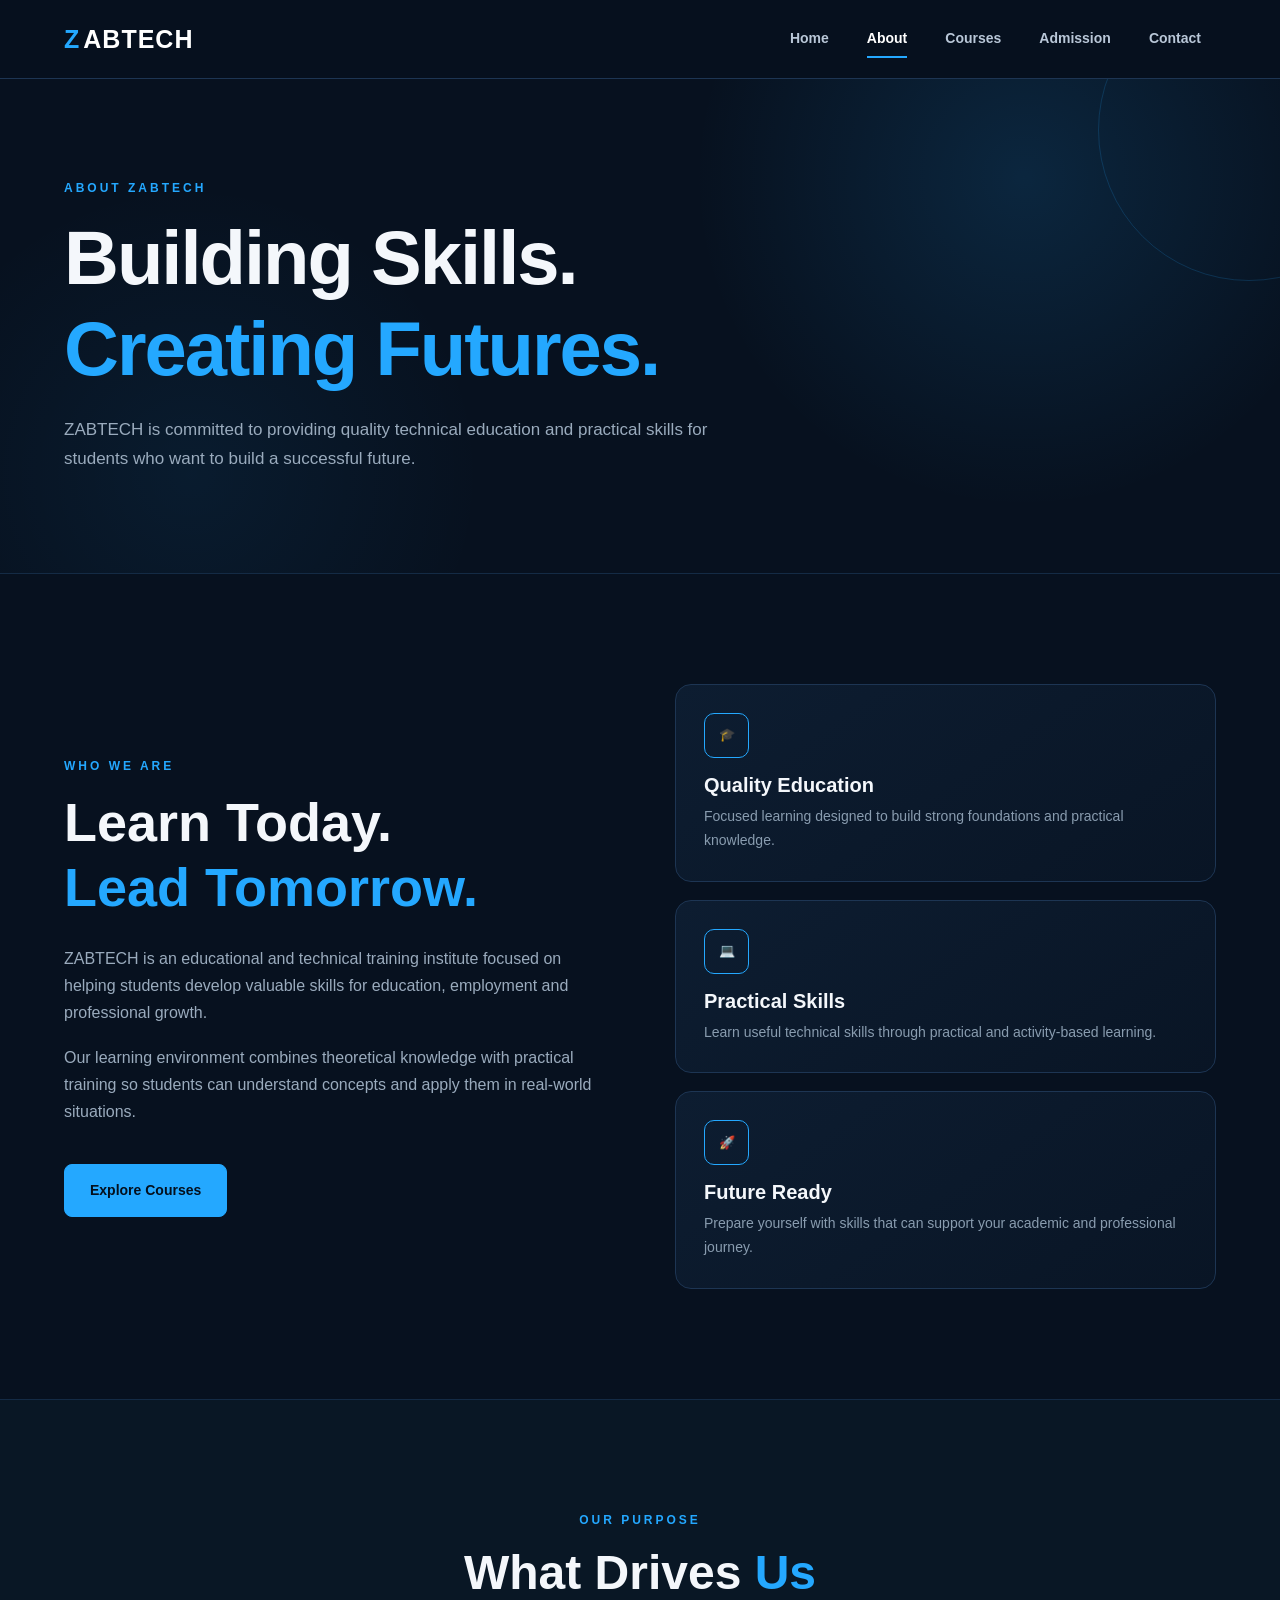
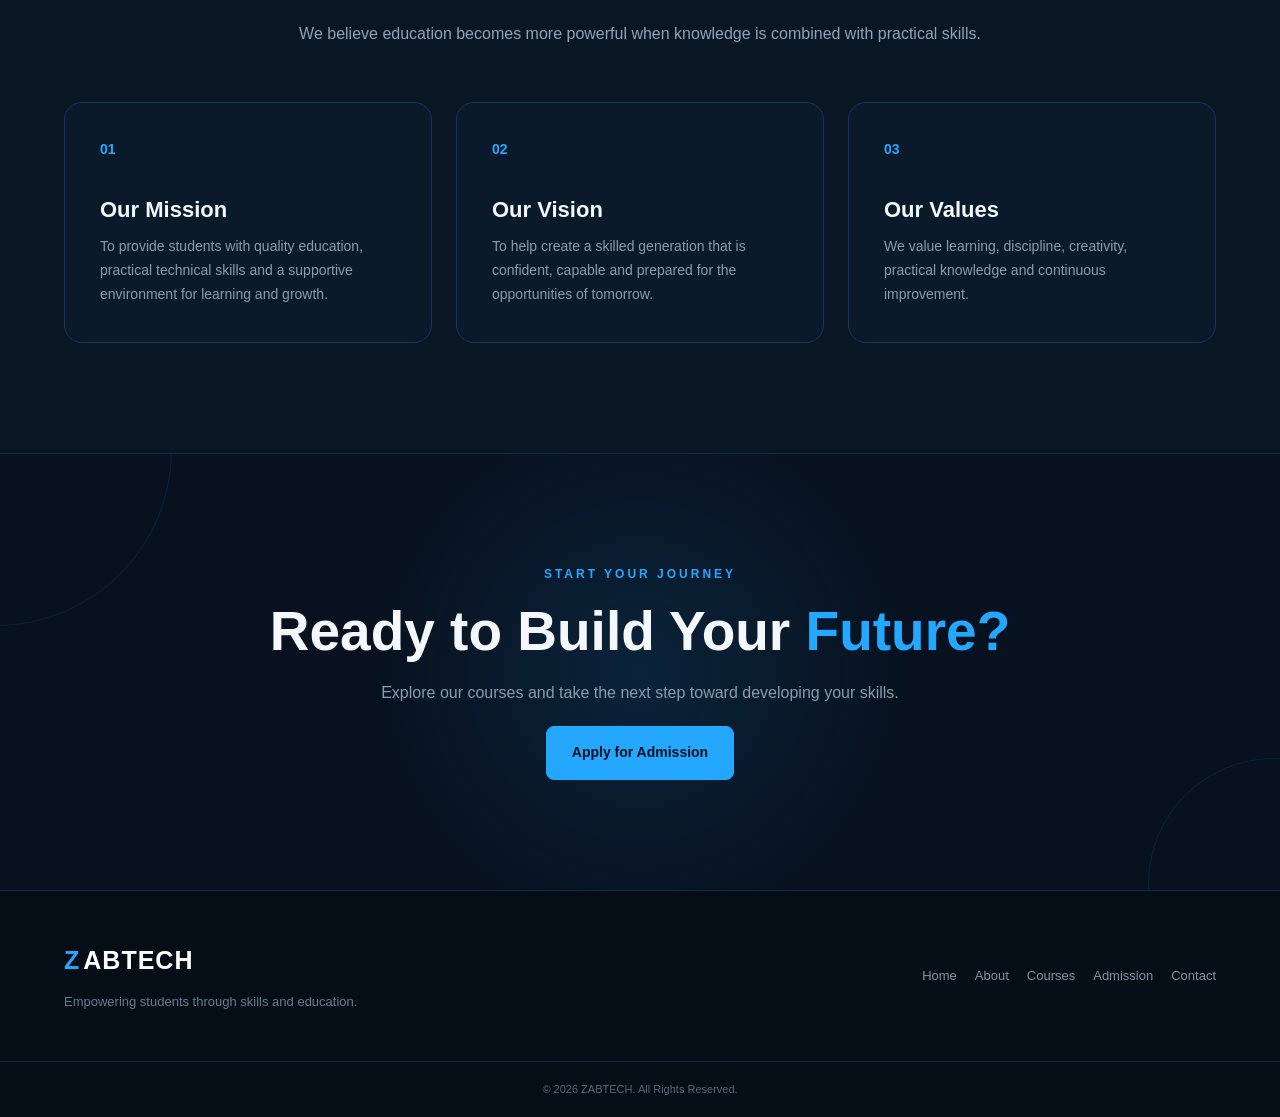
==== index.html @ 16ada103 "Add files via upload" ====
<!DOCTYPE html>

<html lang="en">
<head>
    <meta charset="UTF-8">
    <meta name="viewport" content="width=device-width, initial-scale=1.0">
    <title>About Us - ZABTECH</title>
    <link rel="stylesheet" href="style.css">
</head>

<body>


<!-- NAVBAR -->
<header class="navbar">
    <div class="container nav-container">

        <a href="index.html" class="logo">
            <span>Z</span>ABTECH
        </a>

        <nav>
            <a href="index.html">Home</a>
            <a href="about.html" class="active">About</a>
            <a href="courses.html">Courses</a>
            <a href="admission.html">Admission</a>
            <a href="contact.html">Contact</a>
        </nav>

    </div>
</header>


<!-- ABOUT HERO -->
<section class="page-hero">
    <div class="container">
        <p class="section-tag">ABOUT ZABTECH</p>
        <h1>Building Skills.<br><span>Creating Futures.</span></h1>
        <p>
            ZABTECH is committed to providing quality technical
            education and practical skills for students who want
            to build a successful future.
        </p>
    </div>
</section>


<!-- ABOUT CONTENT -->
<section class="about-section">
    <div class="container about-grid">

        <div class="about-content">
            <p class="section-tag">WHO WE ARE</p>

            <h2>Learn Today.<br><span>Lead Tomorrow.</span></h2>

            <p>
                ZABTECH is an educational and technical training
                institute focused on helping students develop
                valuable skills for education, employment and
                professional growth.
            </p>

            <p>
                Our learning environment combines theoretical
                knowledge with practical training so students can
                understand concepts and apply them in real-world
                situations.
            </p>

            <a href="courses.html" class="btn">Explore Courses</a>
        </div>


        <div class="about-card">

            <div class="info-box">
                <div class="info-icon">🎓</div>
                <h3>Quality Education</h3>
                <p>
                    Focused learning designed to build strong
                    foundations and practical knowledge.
                </p>
            </div>

            <div class="info-box">
                <div class="info-icon">💻</div>
                <h3>Practical Skills</h3>
                <p>
                    Learn useful technical skills through
                    practical and activity-based learning.
                </p>
            </div>

            <div class="info-box">
                <div class="info-icon">🚀</div>
                <h3>Future Ready</h3>
                <p>
                    Prepare yourself with skills that can support
                    your academic and professional journey.
                </p>
            </div>

        </div>

    </div>
</section>


<!-- MISSION -->
<section class="mission-section">
    <div class="container">

        <div class="section-heading">
            <p class="section-tag">OUR PURPOSE</p>
            <h2>What Drives <span>Us</span></h2>
            <p>
                We believe education becomes more powerful when
                knowledge is combined with practical skills.
            </p>
        </div>

        <div class="mission-grid">

            <div class="mission-card">
                <span>01</span>
                <h3>Our Mission</h3>
                <p>
                    To provide students with quality education,
                    practical technical skills and a supportive
                    environment for learning and growth.
                </p>
            </div>

            <div class="mission-card">
                <span>02</span>
                <h3>Our Vision</h3>
                <p>
                    To help create a skilled generation that is
                    confident, capable and prepared for the
                    opportunities of tomorrow.
                </p>
            </div>

            <div class="mission-card">
                <span>03</span>
                <h3>Our Values</h3>
                <p>
                    We value learning, discipline, creativity,
                    practical knowledge and continuous improvement.
                </p>
            </div>

        </div>

    </div>
</section>


<!-- CTA -->
<section class="cta-section">
    <div class="container">

        <p class="section-tag">START YOUR JOURNEY</p>

        <h2>Ready to Build Your <span>Future?</span></h2>

        <p>
            Explore our courses and take the next step toward
            developing your skills.
        </p>

        <a href="admission.html" class="btn">Apply for Admission</a>

    </div>
</section>


<!-- FOOTER -->
<footer class="footer">
    <div class="container footer-content">

        <div>
            <a href="index.html" class="logo">
                <span>Z</span>ABTECH
            </a>
            <p>Empowering students through skills and education.</p>
        </div>

        <div class="footer-links">
            <a href="index.html">Home</a>
            <a href="about.html">About</a>
            <a href="courses.html">Courses</a>
            <a href="admission.html">Admission</a>
            <a href="contact.html">Contact</a>
        </div>

    </div>

    <div class="copyright">
        © 2026 ZABTECH. All Rights Reserved.
    </div>
</footer>


</body>
</html>
---- style.css ----
/* =========================================================
ZABTECH - PROFESSIONAL WEBSITE
Main Stylesheet
========================================================= */

/* =========================
RESET
========================= */

* {
  margin: 0;
  padding: 0;
  box-sizing: border-box;
  }

html {
scroll-behavior: smooth;
}

body {
font-family: Arial, Helvetica, sans-serif;
background: #07111f;
color: #f4f7fb;
line-height: 1.7;
overflow-x: hidden;
}

a {
text-decoration: none;
color: inherit;
}

button,
input,
textarea,
select {
font-family: inherit;
}

img {
max-width: 100%;
display: block;
}

/* =========================
CONTAINER
========================= */

.container {
width: 90%;
max-width: 1200px;
margin: 0 auto;
}

/* =========================
NAVBAR
========================= */

.navbar {
position: sticky;
top: 0;
z-index: 1000;
background: rgba(7, 17, 31, 0.96);
border-bottom: 1px solid #1d3553;
backdrop-filter: blur(12px);
}

.nav-container {
min-height: 78px;
display: flex;
align-items: center;
justify-content: space-between;
gap: 30px;
}

.logo {
display: inline-flex;
align-items: center;
gap: 3px;
color: #ffffff;
font-size: 25px;
font-weight: 800;
letter-spacing: 1px;
}

.logo span {
color: #24a8ff;
}

nav {
display: flex;
align-items: center;
gap: 8px;
}

nav a {
position: relative;
padding: 10px 15px;
color: #b9c7d8;
font-size: 14px;
font-weight: 600;
transition: 0.3s ease;
}

nav a::after {
content: "";
position: absolute;
left: 15px;
right: 15px;
bottom: 3px;
height: 2px;
background: #24a8ff;
transform: scaleX(0);
transform-origin: center;
transition: 0.3s ease;
}

nav a:hover,
nav a.active {
color: #ffffff;
}

nav a:hover::after,
nav a.active::after {
transform: scaleX(1);
}

/* =========================
COMMON TEXT
========================= */

.section-tag {
color: #24a8ff;
font-size: 12px;
font-weight: 800;
letter-spacing: 3px;
margin-bottom: 14px;
}

h1,
h2,
h3 {
line-height: 1.2;
}

h1 span,
h2 span {
color: #24a8ff;
}

.section-heading {
text-align: center;
max-width: 700px;
margin: 0 auto 55px;
}

.section-heading h2 {
font-size: clamp(32px, 5vw, 48px);
margin-bottom: 18px;
}

.section-heading p:not(.section-tag) {
color: #91a3b8;
}

/* =========================
BUTTON
========================= */

.btn {
display: inline-block;
padding: 14px 25px;
margin-top: 20px;
border: 1px solid #24a8ff;
border-radius: 8px;
background: #24a8ff;
color: #04101d;
font-size: 14px;
font-weight: 800;
transition: 0.3s ease;
box-shadow: 0 0 0 rgba(36, 168, 255, 0);
}

.btn:hover {
transform: translateY(-4px);
background: transparent;
color: #24a8ff;
box-shadow: 0 12px 35px rgba(36, 168, 255, 0.15);
}

/* =========================
PAGE HERO
========================= */

.page-hero {
position: relative;
min-height: 55vh;
display: flex;
align-items: center;
overflow: hidden;
border-bottom: 1px solid #142b45;
background:
radial-gradient(circle at 80% 20%, rgba(36, 168, 255, 0.14), transparent 30%),
radial-gradient(circle at 15% 80%, rgba(36, 168, 255, 0.07), transparent 25%),
#07111f;
}

.page-hero::before {
content: "";
position: absolute;
width: 300px;
height: 300px;
right: -120px;
top: -100px;
border: 1px solid rgba(36, 168, 255, 0.18);
border-radius: 50%;
animation: rotateCircle 15s linear infinite;
}

.page-hero .container {
position: relative;
z-index: 2;
padding: 90px 0;
animation: fadeUp 0.8s ease both;
}

.page-hero h1 {
max-width: 800px;
font-size: clamp(42px, 7vw, 76px);
letter-spacing: -2px;
margin-bottom: 22px;
}

.page-hero p:not(.section-tag) {
max-width: 650px;
color: #9aabbd;
font-size: 17px;
}

/* =========================
ABOUT
========================= */

.about-section {
padding: 110px 0;
}

.about-grid {
display: grid;
grid-template-columns: 1fr 1fr;
gap: 70px;
align-items: center;
}

.about-content h2 {
font-size: clamp(35px, 5vw, 54px);
margin-bottom: 25px;
}

.about-content > p:not(.section-tag) {
color: #9aabbd;
margin-bottom: 18px;
}

.about-card {
display: grid;
gap: 18px;
}

.info-box {
padding: 28px;
border: 1px solid #1d3553;
border-radius: 16px;
background: linear-gradient(145deg, #0d1d31, #091525);
transition: 0.35s ease;
}

.info-box:hover {
transform: translateX(8px);
border-color: #24a8ff;
box-shadow: 0 15px 40px rgba(0, 0, 0, 0.25);
}

.info-icon {
width: 45px;
height: 45px;
display: flex;
align-items: center;
justify-content: center;
margin-bottom: 15px;
border: 1px solid #24a8ff;
border-radius: 10px;
color: #24a8ff;
font-size: 13px;
font-weight: 800;
}

.info-box h3 {
margin-bottom: 8px;
font-size: 20px;
}

.info-box p {
color: #899caf;
font-size: 14px;
}

/* =========================
MISSION
========================= */

.mission-section {
padding: 110px 0;
background: #091725;
border-top: 1px solid #142b45;
border-bottom: 1px solid #142b45;
}

.mission-grid {
display: grid;
grid-template-columns: repeat(3, 1fr);
gap: 24px;
}

.mission-card {
position: relative;
padding: 35px;
border: 1px solid #1d3553;
border-radius: 18px;
background: #0b1a2b;
transition: 0.35s ease;
}

.mission-card:hover {
transform: translateY(-8px);
border-color: #24a8ff;
}

.mission-card > span {
display: block;
margin-bottom: 35px;
color: #24a8ff;
font-size: 14px;
font-weight: 800;
}

.mission-card h3 {
margin-bottom: 12px;
font-size: 22px;
}

.mission-card p {
color: #899caf;
font-size: 14px;
}

/* =========================
COURSES
========================= */

.courses-section {
padding: 110px 0;
}

.courses-grid {
display: grid;
grid-template-columns: repeat(3, 1fr);
gap: 25px;
}

.course-card {
position: relative;
padding: 34px;
overflow: hidden;
border: 1px solid #1d3553;
border-radius: 18px;
background: linear-gradient(145deg, #0e2035, #091625);
transition: 0.4s ease;
}

.course-card::before {
content: "";
position: absolute;
width: 100px;
height: 100px;
right: -50px;
bottom: -50px;
border-radius: 50%;
background: rgba(36, 168, 255, 0.08);
transition: 0.4s ease;
}

.course-card:hover {
transform: translateY(-9px);
border-color: #24a8ff;
box-shadow: 0 20px 50px rgba(0, 0, 0, 0.28);
}

.course-card:hover::before {
transform: scale(2.2);
}

.course-number {
color: #526b85;
font-size: 13px;
font-weight: 800;
margin-bottom: 20px;
}

.course-icon {
width: 58px;
height: 58px;
display: flex;
align-items: center;
justify-content: center;
margin-bottom: 22px;
border-radius: 14px;
border: 1px solid #24a8ff;
color: #24a8ff;
font-size: 12px;
font-weight: 900;
}

.course-card h3 {
min-height: 52px;
margin-bottom: 15px;
font-size: 21px;
}

.course-card > p {
min-height: 95px;
color: #899caf;
font-size: 14px;
}

.course-details {
display: flex;
flex-wrap: wrap;
gap: 8px;
margin-top: 20px;
}

.course-details span {
padding: 6px 9px;
border: 1px solid #203b59;
border-radius: 5px;
color: #8ea4bb;
font-size: 11px;
}

.course-btn {
display: inline-block;
margin-top: 25px;
color: #24a8ff;
font-size: 13px;
font-weight: 800;
transition: 0.3s ease;
}

.course-btn:hover {
letter-spacing: 0.5px;
}

.featured-course {
border-color: #24a8ff;
}

.popular-label {
position: absolute;
top: 18px;
right: 18px;
padding: 5px 9px;
border-radius: 5px;
background: #24a8ff;
color: #04101d;
font-size: 9px;
font-weight: 900;
}

/* =========================
WHY SECTION
========================= */

.why-section {
padding: 110px 0;
background: #091725;
border-top: 1px solid #142b45;
border-bottom: 1px solid #142b45;
}

.why-grid {
display: grid;
grid-template-columns: repeat(3, 1fr);
gap: 24px;
}

.why-card {
padding: 32px;
border: 1px solid #1d3553;
border-radius: 16px;
background: #0b1a2b;
transition: 0.35s ease;
}

.why-card:hover {
transform: translateY(-7px);
border-color: #24a8ff;
}

.why-card > span {
color: #24a8ff;
font-weight: 800;
font-size: 13px;
}

.why-card h3 {
margin: 18px 0 10px;
font-size: 20px;
}

.why-card p {
color: #899caf;
font-size: 14px;
}

/* =========================
ADMISSION
========================= */

.admission-section {
padding: 110px 0;
}

.admission-grid {
display: grid;
grid-template-columns: 0.85fr 1.15fr;
gap: 70px;
align-items: start;
}

.admission-info h2 {
font-size: clamp(35px, 5vw, 54px);
margin-bottom: 25px;
}

.admission-info > p:not(.section-tag) {
color: #899caf;
margin-bottom: 35px;
}

.admission-points {
display: grid;
gap: 22px;
}

.admission-point {
display: grid;
grid-template-columns: 45px 1fr;
gap: 15px;
}

.admission-point > span {
width: 42px;
height: 42px;
display: flex;
align-items: center;
justify-content: center;
border: 1px solid #24a8ff;
border-radius: 9px;
color: #24a8ff;
font-size: 12px;
font-weight: 800;
}

.admission-point h3 {
margin-bottom: 5px;
font-size: 17px;
}

.admission-point p {
color: #899caf;
font-size: 13px;
}

.admission-form-box,
.contact-form-box {
padding: 40px;
border: 1px solid #1d3553;
border-radius: 20px;
background: linear-gradient(145deg, #0e2035, #091625);
box-shadow: 0 25px 60px rgba(0, 0, 0, 0.2);
}

.form-heading {
margin-bottom: 30px;
}

.form-heading h2 {
font-size: 30px;
margin-bottom: 8px;
}

.form-heading p:not(.section-tag) {
color: #899caf;
font-size: 14px;
}

.form-row {
display: grid;
grid-template-columns: 1fr 1fr;
gap: 18px;
}

.form-group {
margin-bottom: 20px;
}

.form-group label {
display: block;
margin-bottom: 8px;
color: #d7e2ed;
font-size: 13px;
font-weight: 700;
}

.form-group input,
.form-group select,
.form-group textarea {
width: 100%;
padding: 14px 15px;
outline: none;
border: 1px solid #27435f;
border-radius: 8px;
background: #071421;
color: #ffffff;
font-size: 13px;
transition: 0.3s ease;
}

.form-group input::placeholder,
.form-group textarea::placeholder {
color: #536b82;
}

.form-group input:focus,
.form-group select:focus,
.form-group textarea:focus {
border-color: #24a8ff;
box-shadow: 0 0 0 3px rgba(36, 168, 255, 0.08);
}

.form-group textarea {
resize: vertical;
min-height: 130px;
}

.form-group select {
cursor: pointer;
}

.form-submit {
width: 100%;
padding: 15px;
border: 1px solid #24a8ff;
border-radius: 8px;
background: #24a8ff;
color: #04101d;
font-size: 14px;
font-weight: 800;
cursor: pointer;
transition: 0.3s ease;
}

.form-submit:hover {
background: transparent;
color: #24a8ff;
transform: translateY(-3px);
}

/* =========================
NOTICE
========================= */

.notice-section {
padding: 0 0 110px;
}

.notice-box {
display: flex;
align-items: flex-start;
gap: 20px;
padding: 25px;
border: 1px solid #1d3553;
border-radius: 15px;
background: #091725;
}

.notice-icon {
min-width: 42px;
height: 42px;
display: flex;
align-items: center;
justify-content: center;
border: 1px solid #24a8ff;
border-radius: 50%;
color: #24a8ff;
font-weight: 900;
}

.notice-box h3 {
margin-bottom: 5px;
}

.notice-box p {
color: #899caf;
font-size: 13px;
}

/* =========================
CONTACT
========================= */

.contact-section {
padding: 110px 0;
}

.contact-grid {
display: grid;
grid-template-columns: 0.85fr 1.15fr;
gap: 70px;
align-items: start;
}

.contact-info h2 {
font-size: clamp(35px, 5vw, 54px);
margin-bottom: 25px;
}

.contact-info > p:not(.section-tag) {
color: #899caf;
margin-bottom: 40px;
}

.contact-details {
display: grid;
gap: 20px;
}

.contact-item {
display: grid;
grid-template-columns: 45px 1fr;
gap: 15px;
align-items: center;
}

.contact-icon {
width: 42px;
height: 42px;
display: flex;
align-items: center;
justify-content: center;
border: 1px solid #24a8ff;
border-radius: 9px;
color: #24a8ff;
font-size: 11px;
font-weight: 800;
}

.contact-item h3 {
font-size: 15px;
margin-bottom: 2px;
}

.contact-item p {
color: #899caf;
font-size: 13px;
}

/* =========================
HELP
========================= */

.help-section {
padding: 110px 0;
background: #091725;
border-top: 1px solid #142b45;
border-bottom: 1px solid #142b45;
}

.help-grid {
display: grid;
grid-template-columns: repeat(3, 1fr);
gap: 24px;
}

.help-card {
padding: 30px;
border: 1px solid #1d3553;
border-radius: 16px;
background: #0b1a2b;
transition: 0.35s ease;
}

.help-card:hover {
transform: translateY(-7px);
border-color: #24a8ff;
}

.help-card > span {
color: #24a8ff;
font-weight: 800;
font-size: 13px;
}

.help-card h3 {
margin: 18px 0 10px;
font-size: 19px;
}

.help-card p {
color: #899caf;
font-size: 14px;
}

/* =========================
CTA
========================= */

.cta-section {
position: relative;
padding: 110px 20px;
text-align: center;
overflow: hidden;
background:
radial-gradient(circle at center, rgba(36, 168, 255, 0.12), transparent 40%),
#07111f;
}

.cta-section::before,
.cta-section::after {
content: "";
position: absolute;
border: 1px solid rgba(36, 168, 255, 0.12);
border-radius: 50%;
}

.cta-section::before {
width: 350px;
height: 350px;
left: -180px;
top: -180px;
}

.cta-section::after {
width: 250px;
height: 250px;
right: -120px;
bottom: -120px;
}

.cta-section .container {
position: relative;
z-index: 2;
}

.cta-section h2 {
font-size: clamp(35px, 5vw, 55px);
margin-bottom: 15px;
}

.cta-section p:not(.section-tag) {
max-width: 600px;
margin: 0 auto;
color: #899caf;
}

/* =========================
FOOTER
========================= */

.footer {
background: #050d17;
border-top: 1px solid #142b45;
}

.footer-content {
min-height: 170px;
display: flex;
align-items: center;
justify-content: space-between;
gap: 40px;
}

.footer-content p {
margin-top: 10px;
color: #687c91;
font-size: 13px;
}

.footer-links {
display: flex;
flex-wrap: wrap;
gap: 18px;
}

.footer-links a {
color: #8193a7;
font-size: 13px;
transition: 0.3s ease;
}

.footer-links a:hover {
color: #24a8ff;
}

.copyright {
padding: 18px 20px;
border-top: 1px solid #142b45;
color: #53677c;
text-align: center;
font-size: 11px;
}

/* =========================
ANIMATIONS
========================= */

@keyframes fadeUp {


from {
    opacity: 0;
    transform: translateY(25px);
}

to {
    opacity: 1;
    transform: translateY(0);
}


}

@keyframes rotateCircle {


from {
    transform: rotate(0deg);
}

to {
    transform: rotate(360deg);
}


}

/* =========================
RESPONSIVE TABLET
========================= */

@media (max-width: 950px) {


.nav-container {
    flex-direction: column;
    padding: 18px 0;
}

nav {
    flex-wrap: wrap;
    justify-content: center;
}

.about-grid,
.admission-grid,
.contact-grid {
    grid-template-columns: 1fr;
    gap: 50px;
}

.courses-grid {
    grid-template-columns: repeat(2, 1fr);
}

.mission-grid,
.why-grid,
.help-grid {
    grid-template-columns: 1fr;
}


}

/* =========================
RESPONSIVE MOBILE
========================= */

@media (max-width: 650px) {


.container {
    width: 92%;
}

.nav-container {
    gap: 12px;
}

.logo {
    font-size: 22px;
}

nav {
    gap: 2px;
}

nav a {
    padding: 7px 8px;
    font-size: 12px;
}

nav a::after {
    left: 8px;
    right: 8px;
}

.page-hero {
    min-height: 60vh;
}

.page-hero .container {
    padding: 70px 0;
}

.page-hero h1 {
    font-size: 43px;
    letter-spacing: -1px;
}

.page-hero p:not(.section-tag) {
    font-size: 15px;
}

.about-section,
.courses-section,
.mission-section,
.why-section,
.admission-section,
.contact-section,
.help-section,
.cta-section {
    padding: 75px 0;
}

.section-heading {
    margin-bottom: 40px;
}

.section-heading h2 {
    font-size: 34px;
}

.courses-grid {
    grid-template-columns: 1fr;
}

.course-card > p {
    min-height: auto;
}

.form-row {
    grid-template-columns: 1fr;
    gap: 0;
}

.admission-form-box,
.contact-form-box {
    padding: 25px;
}

.footer-content {
    padding: 40px 0;
    min-height: auto;
    flex-direction: column;
    align-items: flex-start;
}

.footer-links {
    gap: 12px;
}

.notice-box {
    flex-direction: column;
}


}

/* =========================
SMALL MOBILE
========================= */

@media (max-width: 400px) {


nav a {
    padding: 6px 5px;
    font-size: 11px;
}

.page-hero h1 {
    font-size: 37px;
}

.admission-form-box,
.contact-form-box {
    padding: 20px;
}


}
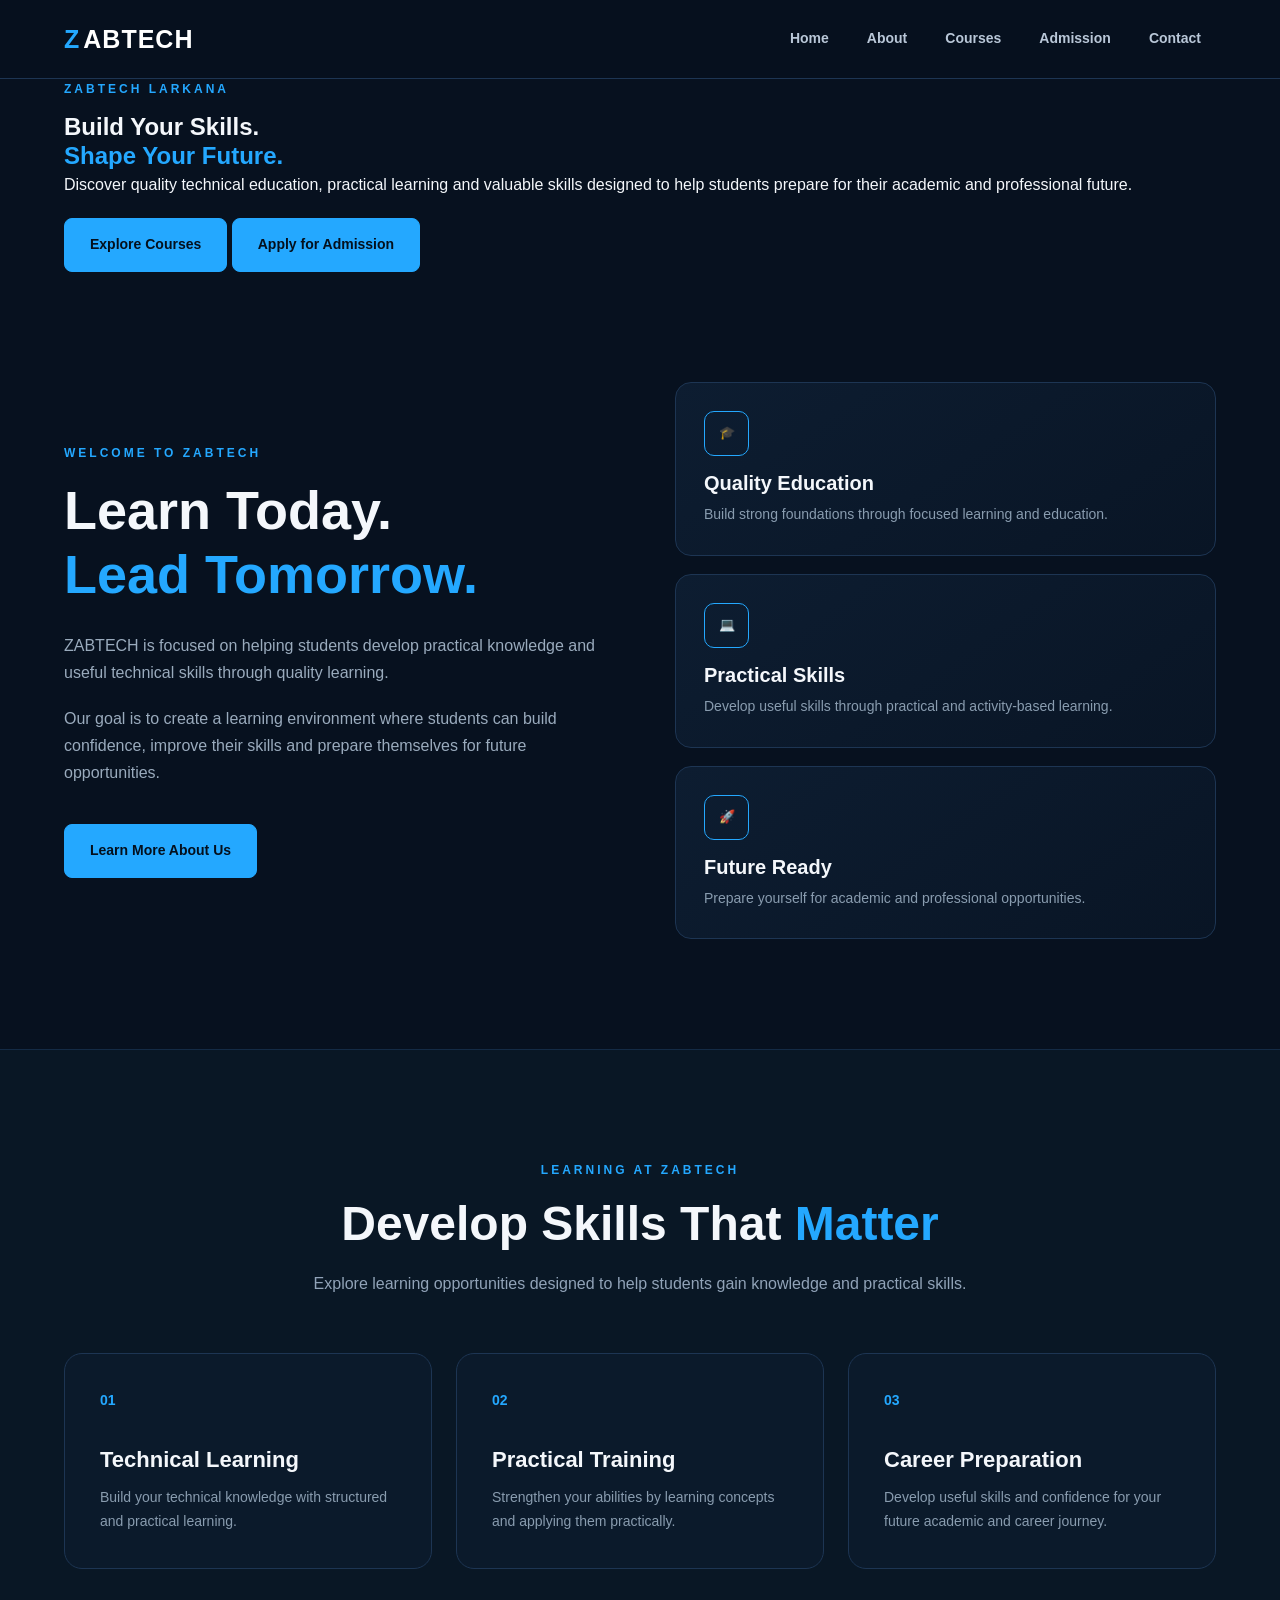
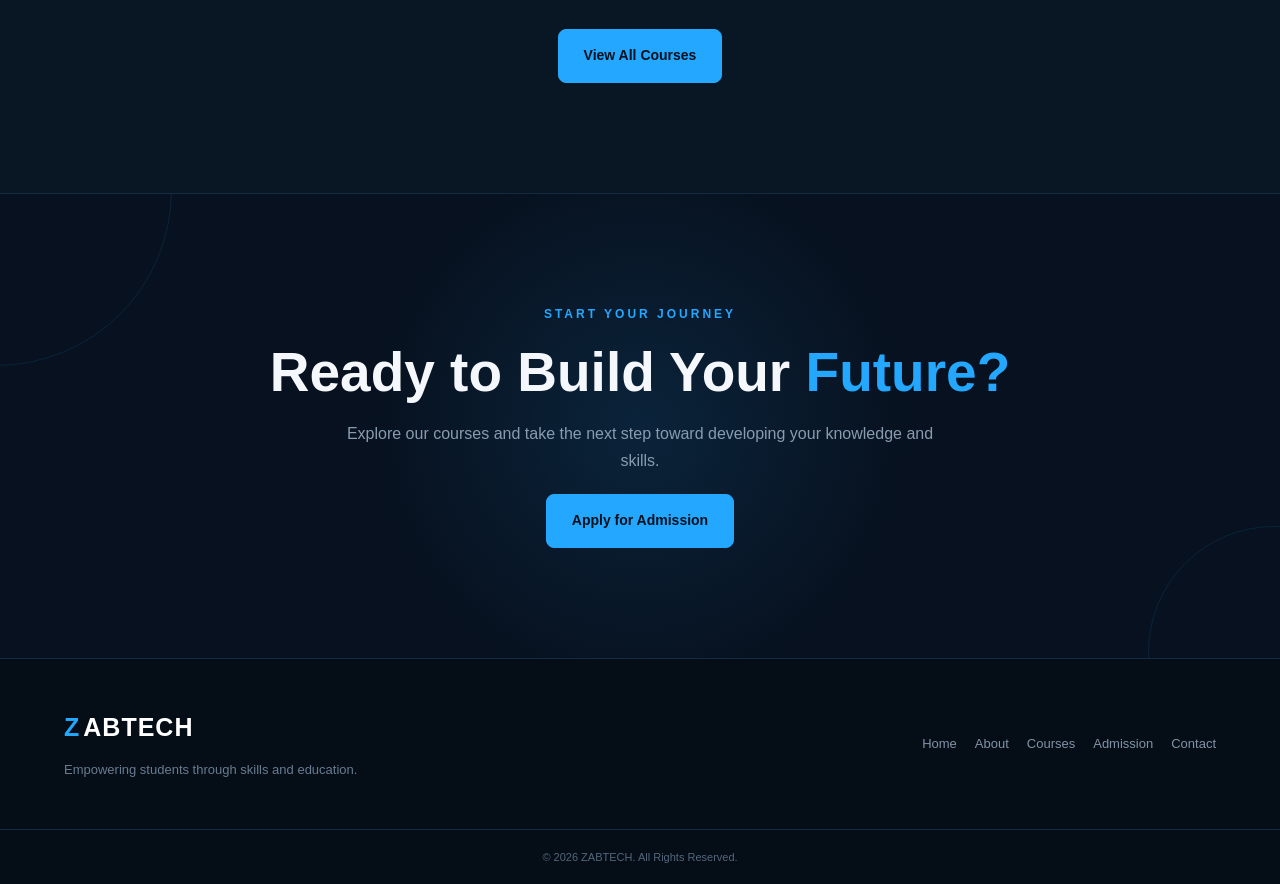
==== commit 6dfe0b12: "Replace About Us page with Home page content" ====
--- a/index.html
+++ b/index.html
@@ -1,18 +1,21 @@
 <!DOCTYPE html>
-
 <html lang="en">
+
 <head>
     <meta charset="UTF-8">
     <meta name="viewport" content="width=device-width, initial-scale=1.0">
-    <title>About Us - ZABTECH</title>
+
+    <title>ZABTECH Larkana | Home</title>
+
     <link rel="stylesheet" href="style.css">
 </head>
 
 <body>
 
-
-<!-- NAVBAR -->
+<!-- ================= NAVBAR ================= -->
+
 <header class="navbar">
+
     <div class="container nav-container">
 
         <a href="index.html" class="logo">
@@ -20,186 +23,326 @@
         </a>
 
         <nav>
-            <a href="index.html">Home</a>
-            <a href="about.html" class="active">About</a>
-            <a href="courses.html">Courses</a>
-            <a href="admission.html">Admission</a>
-            <a href="contact.html">Contact</a>
-        </nav>
-
-    </div>
-</header>
-
-
-<!-- ABOUT HERO -->
-<section class="page-hero">
-    <div class="container">
-        <p class="section-tag">ABOUT ZABTECH</p>
-        <h1>Building Skills.<br><span>Creating Futures.</span></h1>
-        <p>
-            ZABTECH is committed to providing quality technical
-            education and practical skills for students who want
-            to build a successful future.
-        </p>
-    </div>
-</section>
-
-
-<!-- ABOUT CONTENT -->
-<section class="about-section">
-    <div class="container about-grid">
-
-        <div class="about-content">
-            <p class="section-tag">WHO WE ARE</p>
-
-            <h2>Learn Today.<br><span>Lead Tomorrow.</span></h2>
-
-            <p>
-                ZABTECH is an educational and technical training
-                institute focused on helping students develop
-                valuable skills for education, employment and
-                professional growth.
-            </p>
-
-            <p>
-                Our learning environment combines theoretical
-                knowledge with practical training so students can
-                understand concepts and apply them in real-world
-                situations.
-            </p>
-
-            <a href="courses.html" class="btn">Explore Courses</a>
-        </div>
-
-
-        <div class="about-card">
-
-            <div class="info-box">
-                <div class="info-icon">🎓</div>
-                <h3>Quality Education</h3>
-                <p>
-                    Focused learning designed to build strong
-                    foundations and practical knowledge.
-                </p>
-            </div>
-
-            <div class="info-box">
-                <div class="info-icon">💻</div>
-                <h3>Practical Skills</h3>
-                <p>
-                    Learn useful technical skills through
-                    practical and activity-based learning.
-                </p>
-            </div>
-
-            <div class="info-box">
-                <div class="info-icon">🚀</div>
-                <h3>Future Ready</h3>
-                <p>
-                    Prepare yourself with skills that can support
-                    your academic and professional journey.
-                </p>
-            </div>
-
-        </div>
-
-    </div>
-</section>
-
-
-<!-- MISSION -->
-<section class="mission-section">
-    <div class="container">
-
-        <div class="section-heading">
-            <p class="section-tag">OUR PURPOSE</p>
-            <h2>What Drives <span>Us</span></h2>
-            <p>
-                We believe education becomes more powerful when
-                knowledge is combined with practical skills.
-            </p>
-        </div>
-
-        <div class="mission-grid">
-
-            <div class="mission-card">
-                <span>01</span>
-                <h3>Our Mission</h3>
-                <p>
-                    To provide students with quality education,
-                    practical technical skills and a supportive
-                    environment for learning and growth.
-                </p>
-            </div>
-
-            <div class="mission-card">
-                <span>02</span>
-                <h3>Our Vision</h3>
-                <p>
-                    To help create a skilled generation that is
-                    confident, capable and prepared for the
-                    opportunities of tomorrow.
-                </p>
-            </div>
-
-            <div class="mission-card">
-                <span>03</span>
-                <h3>Our Values</h3>
-                <p>
-                    We value learning, discipline, creativity,
-                    practical knowledge and continuous improvement.
-                </p>
-            </div>
-
-        </div>
-
-    </div>
-</section>
-
-
-<!-- CTA -->
-<section class="cta-section">
-    <div class="container">
-
-        <p class="section-tag">START YOUR JOURNEY</p>
-
-        <h2>Ready to Build Your <span>Future?</span></h2>
-
-        <p>
-            Explore our courses and take the next step toward
-            developing your skills.
-        </p>
-
-        <a href="admission.html" class="btn">Apply for Admission</a>
-
-    </div>
-</section>
-
-
-<!-- FOOTER -->
-<footer class="footer">
-    <div class="container footer-content">
-
-        <div>
-            <a href="index.html" class="logo">
-                <span>Z</span>ABTECH
-            </a>
-            <p>Empowering students through skills and education.</p>
-        </div>
-
-        <div class="footer-links">
             <a href="index.html">Home</a>
             <a href="about.html">About</a>
             <a href="courses.html">Courses</a>
             <a href="admission.html">Admission</a>
             <a href="contact.html">Contact</a>
-        </div>
-
-    </div>
+        </nav>
+
+    </div>
+
+</header>
+
+
+<!-- ================= HERO / HOME ================= -->
+
+<main>
+
+<section class="hero">
+
+    <div class="container">
+
+        <div class="hero-content">
+
+            <p class="section-tag">
+                ZABTECH LARKANA
+            </p>
+
+            <h1>
+                Build Your Skills.
+                <br>
+                <span>Shape Your Future.</span>
+            </h1>
+
+            <p>
+                Discover quality technical education, practical
+                learning and valuable skills designed to help
+                students prepare for their academic and
+                professional future.
+            </p>
+
+            <div class="hero-buttons">
+
+                <a href="courses.html" class="btn">
+                    Explore Courses
+                </a>
+
+                <a href="admission.html" class="btn">
+                    Apply for Admission
+                </a>
+
+            </div>
+
+        </div>
+
+    </div>
+
+</section>
+
+
+<!-- ================= INTRO ================= -->
+
+<section class="about-section">
+
+    <div class="container about-grid">
+
+        <div class="about-content">
+
+            <p class="section-tag">
+                WELCOME TO ZABTECH
+            </p>
+
+            <h2>
+                Learn Today.
+                <br>
+                <span>Lead Tomorrow.</span>
+            </h2>
+
+            <p>
+                ZABTECH is focused on helping students develop
+                practical knowledge and useful technical skills
+                through quality learning.
+            </p>
+
+            <p>
+                Our goal is to create a learning environment where
+                students can build confidence, improve their skills
+                and prepare themselves for future opportunities.
+            </p>
+
+            <a href="about.html" class="btn">
+                Learn More About Us
+            </a>
+
+        </div>
+
+
+        <div class="about-card">
+
+            <div class="info-box">
+
+                <div class="info-icon">
+                    🎓
+                </div>
+
+                <h3>
+                    Quality Education
+                </h3>
+
+                <p>
+                    Build strong foundations through focused
+                    learning and education.
+                </p>
+
+            </div>
+
+
+            <div class="info-box">
+
+                <div class="info-icon">
+                    💻
+                </div>
+
+                <h3>
+                    Practical Skills
+                </h3>
+
+                <p>
+                    Develop useful skills through practical
+                    and activity-based learning.
+                </p>
+
+            </div>
+
+
+            <div class="info-box">
+
+                <div class="info-icon">
+                    🚀
+                </div>
+
+                <h3>
+                    Future Ready
+                </h3>
+
+                <p>
+                    Prepare yourself for academic and
+                    professional opportunities.
+                </p>
+
+            </div>
+
+        </div>
+
+    </div>
+
+</section>
+
+
+<!-- ================= COURSES PREVIEW ================= -->
+
+<section class="mission-section">
+
+    <div class="container">
+
+        <div class="section-heading">
+
+            <p class="section-tag">
+                LEARNING AT ZABTECH
+            </p>
+
+            <h2>
+                Develop Skills That
+                <span>Matter</span>
+            </h2>
+
+            <p>
+                Explore learning opportunities designed to help
+                students gain knowledge and practical skills.
+            </p>
+
+        </div>
+
+
+        <div class="mission-grid">
+
+            <div class="mission-card">
+
+                <span>01</span>
+
+                <h3>
+                    Technical Learning
+                </h3>
+
+                <p>
+                    Build your technical knowledge with
+                    structured and practical learning.
+                </p>
+
+            </div>
+
+
+            <div class="mission-card">
+
+                <span>02</span>
+
+                <h3>
+                    Practical Training
+                </h3>
+
+                <p>
+                    Strengthen your abilities by learning
+                    concepts and applying them practically.
+                </p>
+
+            </div>
+
+
+            <div class="mission-card">
+
+                <span>03</span>
+
+                <h3>
+                    Career Preparation
+                </h3>
+
+                <p>
+                    Develop useful skills and confidence
+                    for your future academic and career journey.
+                </p>
+
+            </div>
+
+        </div>
+
+
+        <div style="text-align:center; margin-top:40px;">
+
+            <a href="courses.html" class="btn">
+                View All Courses
+            </a>
+
+        </div>
+
+    </div>
+
+</section>
+
+
+<!-- ================= ADMISSION CTA ================= -->
+
+<section class="cta-section">
+
+    <div class="container">
+
+        <p class="section-tag">
+            START YOUR JOURNEY
+        </p>
+
+        <h2>
+            Ready to Build Your
+            <span>Future?</span>
+        </h2>
+
+        <p>
+            Explore our courses and take the next step toward
+            developing your knowledge and skills.
+        </p>
+
+        <a href="admission.html" class="btn">
+            Apply for Admission
+        </a>
+
+    </div>
+
+</section>
+
+</main>
+
+
+<!-- ================= FOOTER ================= -->
+
+<footer class="footer">
+
+    <div class="container footer-content">
+
+        <div>
+
+            <a href="index.html" class="logo">
+                <span>Z</span>ABTECH
+            </a>
+
+            <p>
+                Empowering students through skills and education.
+            </p>
+
+        </div>
+
+
+        <div class="footer-links">
+
+            <a href="index.html">Home</a>
+
+            <a href="about.html">About</a>
+
+            <a href="courses.html">Courses</a>
+
+            <a href="admission.html">Admission</a>
+
+            <a href="contact.html">Contact</a>
+
+        </div>
+
+    </div>
+
 
     <div class="copyright">
+
         © 2026 ZABTECH. All Rights Reserved.
-    </div>
+
+    </div>
+
 </footer>
 
 
